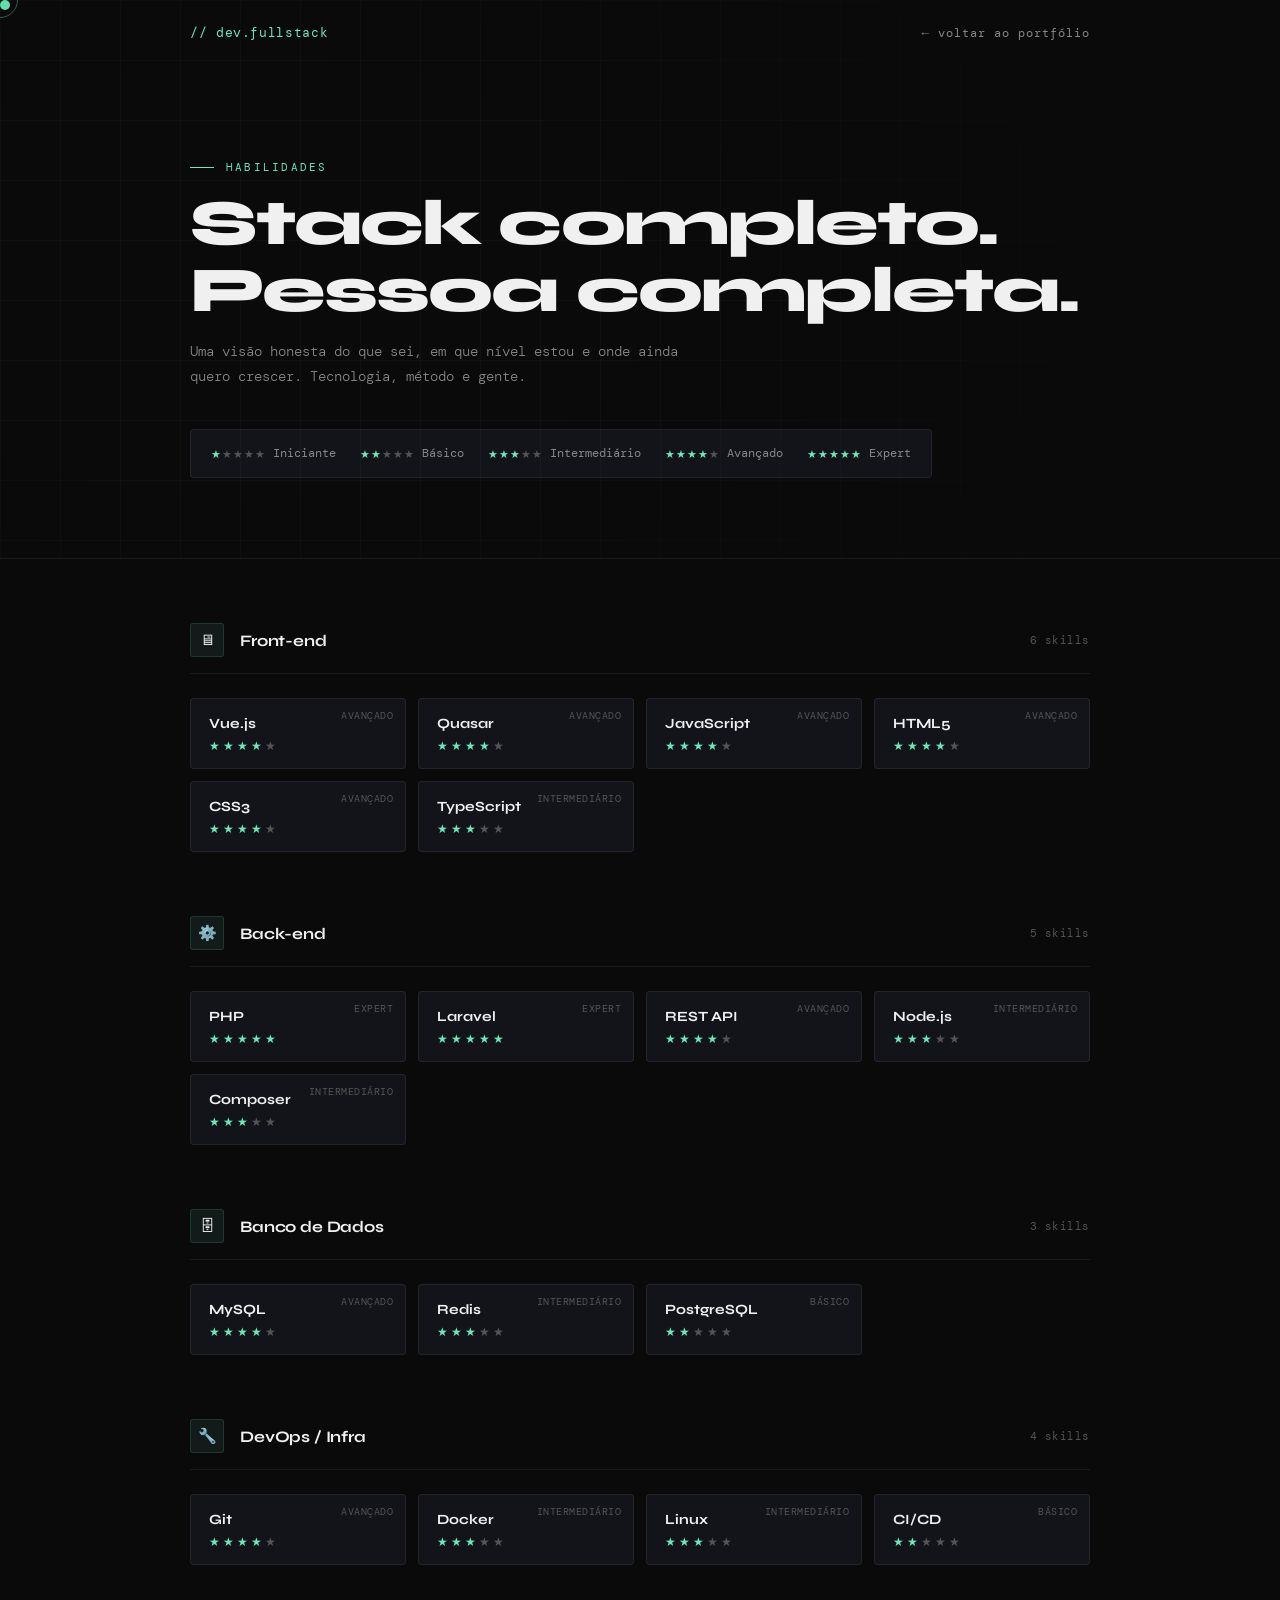
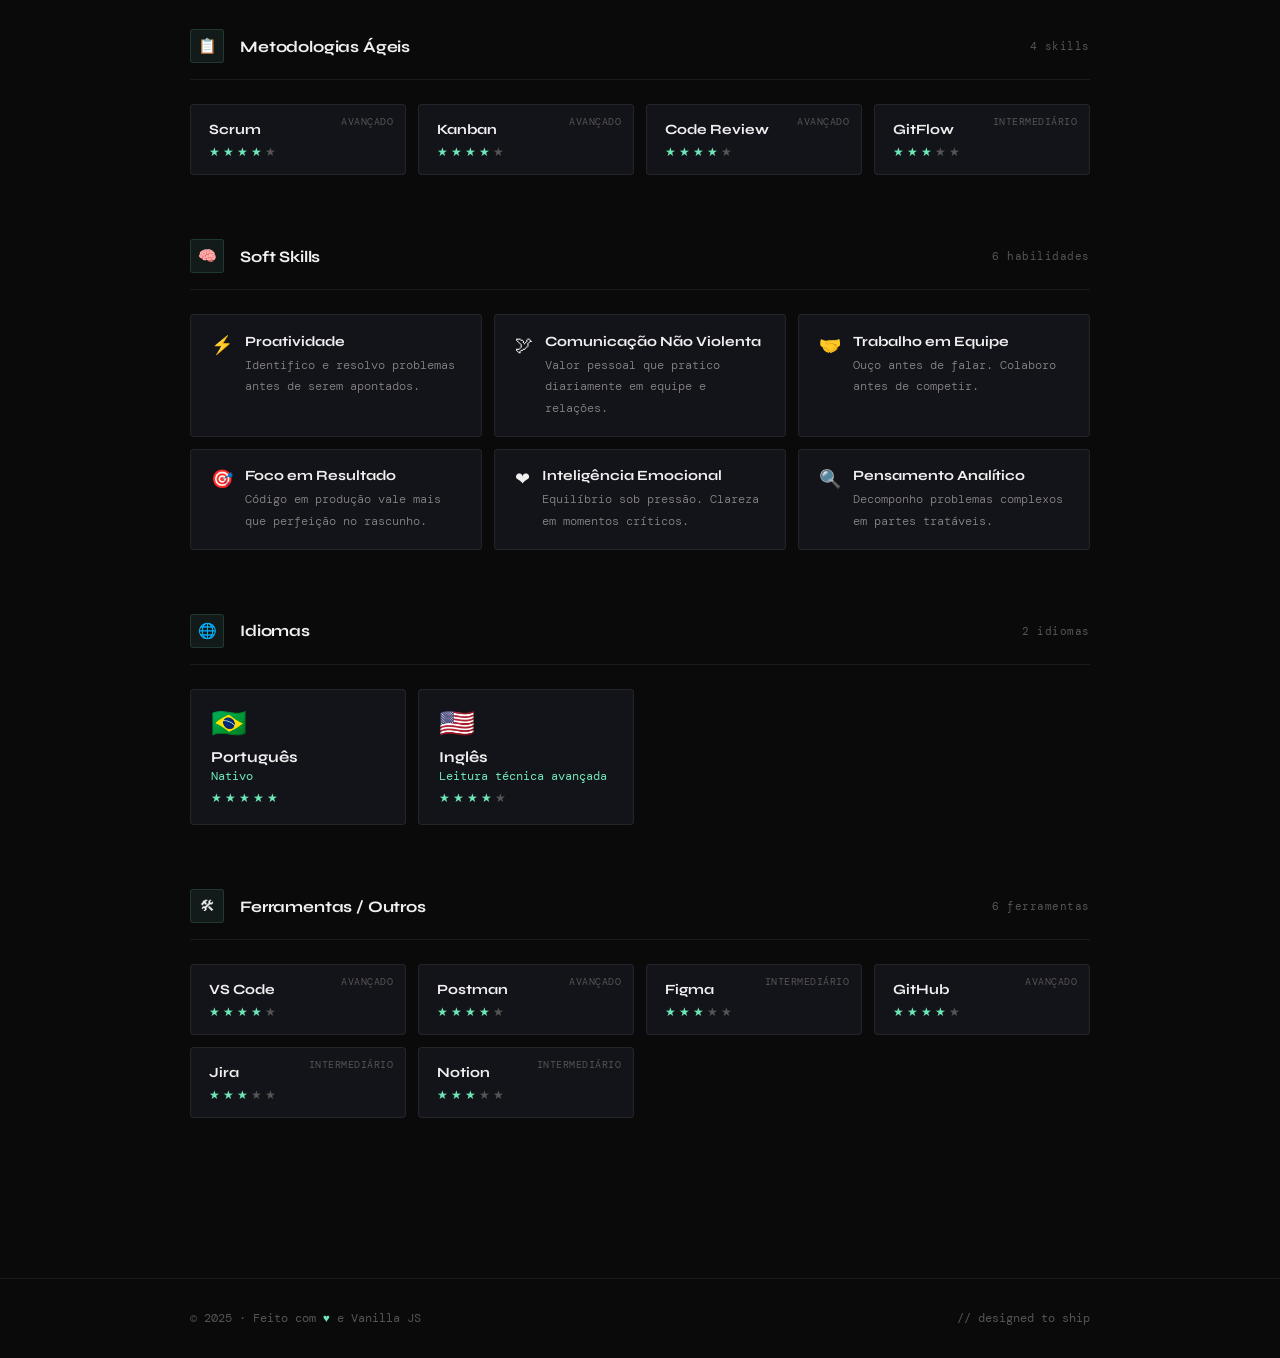
==== skills.html @ 7bdc02f9 "upgrade portfolio 4.0" ====
<!DOCTYPE html>
<html lang="pt-BR">
<head>
<meta charset="UTF-8">
<meta name="viewport" content="width=device-width, initial-scale=1.0">
<title>Skills | Dev Fullstack</title>
<link rel="preconnect" href="https://fonts.googleapis.com">
<link href="https://fonts.googleapis.com/css2?family=DM+Mono:wght@300;400;500&family=Syne:wght@400;500;700;800&display=swap" rel="stylesheet">
<link rel="stylesheet" href="./src/css/skills.css">
</head>
<body>

<div class="cursor" id="cursor"></div>
<div class="cursor-ring" id="cursorRing"></div>

<nav id="navbar">
  <div class="container nav-inner">
    <a href="index.html" class="nav-logo">// dev.fullstack</a>
    <a href="index.html" class="nav-back">voltar ao portfólio</a>
  </div>
</nav>

<!-- HERO -->
<div class="page-hero">
  <div class="hero-grid"></div>
  <div class="container">
    <div class="section-label">Habilidades</div>
    <h1 class="page-title">Stack completo.<br>Pessoa completa.</h1>
    <p class="page-desc">Uma visão honesta do que sei, em que nível estou e onde ainda quero crescer. Tecnologia, método e gente.</p>
    <div class="legend">
      <div class="legend-item">
        <div class="legend-stars"><span class="s on">★</span><span class="s">★</span><span class="s">★</span><span class="s">★</span><span class="s">★</span></div>
        Iniciante
      </div>
      <div class="legend-item">
        <div class="legend-stars"><span class="s on">★</span><span class="s on">★</span><span class="s">★</span><span class="s">★</span><span class="s">★</span></div>
        Básico
      </div>
      <div class="legend-item">
        <div class="legend-stars"><span class="s on">★</span><span class="s on">★</span><span class="s on">★</span><span class="s">★</span><span class="s">★</span></div>
        Intermediário
      </div>
      <div class="legend-item">
        <div class="legend-stars"><span class="s on">★</span><span class="s on">★</span><span class="s on">★</span><span class="s on">★</span><span class="s">★</span></div>
        Avançado
      </div>
      <div class="legend-item">
        <div class="legend-stars"><span class="s on">★</span><span class="s on">★</span><span class="s on">★</span><span class="s on">★</span><span class="s on">★</span></div>
        Expert
      </div>
    </div>
  </div>
</div>

<main>
  <div class="container">

    <!-- FRONT-END -->
    <div class="category reveal">
      <div class="category-header">
        <div class="category-icon">🖥</div>
        <span class="category-title">Front-end</span>
        <span class="category-count">6 skills</span>
      </div>
      <div class="skills-grid">
        <div class="skill-card" data-level="Avançado">
          <span class="skill-name">Vue.js</span>
          <div class="stars"><span class="star on">★</span><span class="star on">★</span><span class="star on">★</span><span class="star on">★</span><span class="star">★</span></div>
        </div>
        <div class="skill-card" data-level="Avançado">
          <span class="skill-name">Quasar</span>
          <div class="stars"><span class="star on">★</span><span class="star on">★</span><span class="star on">★</span><span class="star on">★</span><span class="star">★</span></div>
        </div>
        <div class="skill-card" data-level="Avançado">
          <span class="skill-name">JavaScript</span>
          <div class="stars"><span class="star on">★</span><span class="star on">★</span><span class="star on">★</span><span class="star on">★</span><span class="star">★</span></div>
        </div>
        <div class="skill-card" data-level="Avançado">
          <span class="skill-name">HTML5</span>
          <div class="stars"><span class="star on">★</span><span class="star on">★</span><span class="star on">★</span><span class="star on">★</span><span class="star">★</span></div>
        </div>
        <div class="skill-card" data-level="Avançado">
          <span class="skill-name">CSS3</span>
          <div class="stars"><span class="star on">★</span><span class="star on">★</span><span class="star on">★</span><span class="star on">★</span><span class="star">★</span></div>
        </div>
        <div class="skill-card" data-level="Intermediário">
          <span class="skill-name">TypeScript</span>
          <div class="stars"><span class="star on">★</span><span class="star on">★</span><span class="star on">★</span><span class="star">★</span><span class="star">★</span></div>
        </div>
      </div>
    </div>

    <!-- BACK-END -->
    <div class="category reveal">
      <div class="category-header">
        <div class="category-icon">⚙️</div>
        <span class="category-title">Back-end</span>
        <span class="category-count">5 skills</span>
      </div>
      <div class="skills-grid">
        <div class="skill-card" data-level="Expert">
          <span class="skill-name">PHP</span>
          <div class="stars"><span class="star on">★</span><span class="star on">★</span><span class="star on">★</span><span class="star on">★</span><span class="star on">★</span></div>
        </div>
        <div class="skill-card" data-level="Expert">
          <span class="skill-name">Laravel</span>
          <div class="stars"><span class="star on">★</span><span class="star on">★</span><span class="star on">★</span><span class="star on">★</span><span class="star on">★</span></div>
        </div>
        <div class="skill-card" data-level="Avançado">
          <span class="skill-name">REST API</span>
          <div class="stars"><span class="star on">★</span><span class="star on">★</span><span class="star on">★</span><span class="star on">★</span><span class="star">★</span></div>
        </div>
        <div class="skill-card" data-level="Intermediário">
          <span class="skill-name">Node.js</span>
          <div class="stars"><span class="star on">★</span><span class="star on">★</span><span class="star on">★</span><span class="star">★</span><span class="star">★</span></div>
        </div>
        <div class="skill-card" data-level="Intermediário">
          <span class="skill-name">Composer</span>
          <div class="stars"><span class="star on">★</span><span class="star on">★</span><span class="star on">★</span><span class="star">★</span><span class="star">★</span></div>
        </div>
      </div>
    </div>

    <!-- BANCO DE DADOS -->
    <div class="category reveal">
      <div class="category-header">
        <div class="category-icon">🗄</div>
        <span class="category-title">Banco de Dados</span>
        <span class="category-count">3 skills</span>
      </div>
      <div class="skills-grid">
        <div class="skill-card" data-level="Avançado">
          <span class="skill-name">MySQL</span>
          <div class="stars"><span class="star on">★</span><span class="star on">★</span><span class="star on">★</span><span class="star on">★</span><span class="star">★</span></div>
        </div>
        <div class="skill-card" data-level="Intermediário">
          <span class="skill-name">Redis</span>
          <div class="stars"><span class="star on">★</span><span class="star on">★</span><span class="star on">★</span><span class="star">★</span><span class="star">★</span></div>
        </div>
        <div class="skill-card" data-level="Básico">
          <span class="skill-name">PostgreSQL</span>
          <div class="stars"><span class="star on">★</span><span class="star on">★</span><span class="star">★</span><span class="star">★</span><span class="star">★</span></div>
        </div>
      </div>
    </div>

    <!-- DEVOPS / INFRA -->
    <div class="category reveal">
      <div class="category-header">
        <div class="category-icon">🔧</div>
        <span class="category-title">DevOps / Infra</span>
        <span class="category-count">4 skills</span>
      </div>
      <div class="skills-grid">
        <div class="skill-card" data-level="Avançado">
          <span class="skill-name">Git</span>
          <div class="stars"><span class="star on">★</span><span class="star on">★</span><span class="star on">★</span><span class="star on">★</span><span class="star">★</span></div>
        </div>
        <div class="skill-card" data-level="Intermediário">
          <span class="skill-name">Docker</span>
          <div class="stars"><span class="star on">★</span><span class="star on">★</span><span class="star on">★</span><span class="star">★</span><span class="star">★</span></div>
        </div>
        <div class="skill-card" data-level="Intermediário">
          <span class="skill-name">Linux</span>
          <div class="stars"><span class="star on">★</span><span class="star on">★</span><span class="star on">★</span><span class="star">★</span><span class="star">★</span></div>
        </div>
        <div class="skill-card" data-level="Básico">
          <span class="skill-name">CI/CD</span>
          <div class="stars"><span class="star on">★</span><span class="star on">★</span><span class="star">★</span><span class="star">★</span><span class="star">★</span></div>
        </div>
      </div>
    </div>

    <!-- METODOLOGIAS -->
    <div class="category reveal">
      <div class="category-header">
        <div class="category-icon">📋</div>
        <span class="category-title">Metodologias Ágeis</span>
        <span class="category-count">4 skills</span>
      </div>
      <div class="skills-grid">
        <div class="skill-card" data-level="Avançado">
          <span class="skill-name">Scrum</span>
          <div class="stars"><span class="star on">★</span><span class="star on">★</span><span class="star on">★</span><span class="star on">★</span><span class="star">★</span></div>
        </div>
        <div class="skill-card" data-level="Avançado">
          <span class="skill-name">Kanban</span>
          <div class="stars"><span class="star on">★</span><span class="star on">★</span><span class="star on">★</span><span class="star on">★</span><span class="star">★</span></div>
        </div>
        <div class="skill-card" data-level="Avançado">
          <span class="skill-name">Code Review</span>
          <div class="stars"><span class="star on">★</span><span class="star on">★</span><span class="star on">★</span><span class="star on">★</span><span class="star">★</span></div>
        </div>
        <div class="skill-card" data-level="Intermediário">
          <span class="skill-name">GitFlow</span>
          <div class="stars"><span class="star on">★</span><span class="star on">★</span><span class="star on">★</span><span class="star">★</span><span class="star">★</span></div>
        </div>
      </div>
    </div>

    <!-- SOFT SKILLS -->
    <div class="category reveal">
      <div class="category-header">
        <div class="category-icon">🧠</div>
        <span class="category-title">Soft Skills</span>
        <span class="category-count">6 habilidades</span>
      </div>
      <div class="soft-grid">
        <div class="soft-card">
          <span class="soft-icon">⚡</span>
          <div>
            <span class="soft-name">Proatividade</span>
            <span class="soft-desc">Identifico e resolvo problemas antes de serem apontados.</span>
          </div>
        </div>
        <div class="soft-card">
          <span class="soft-icon">🕊</span>
          <div>
            <span class="soft-name">Comunicação Não Violenta</span>
            <span class="soft-desc">Valor pessoal que pratico diariamente em equipe e relações.</span>
          </div>
        </div>
        <div class="soft-card">
          <span class="soft-icon">🤝</span>
          <div>
            <span class="soft-name">Trabalho em Equipe</span>
            <span class="soft-desc">Ouço antes de falar. Colaboro antes de competir.</span>
          </div>
        </div>
        <div class="soft-card">
          <span class="soft-icon">🎯</span>
          <div>
            <span class="soft-name">Foco em Resultado</span>
            <span class="soft-desc">Código em produção vale mais que perfeição no rascunho.</span>
          </div>
        </div>
        <div class="soft-card">
          <span class="soft-icon">❤</span>
          <div>
            <span class="soft-name">Inteligência Emocional</span>
            <span class="soft-desc">Equilíbrio sob pressão. Clareza em momentos críticos.</span>
          </div>
        </div>
        <div class="soft-card">
          <span class="soft-icon">🔍</span>
          <div>
            <span class="soft-name">Pensamento Analítico</span>
            <span class="soft-desc">Decomponho problemas complexos em partes tratáveis.</span>
          </div>
        </div>
      </div>
    </div>

    <!-- IDIOMAS -->
    <div class="category reveal">
      <div class="category-header">
        <div class="category-icon">🌐</div>
        <span class="category-title">Idiomas</span>
        <span class="category-count">2 idiomas</span>
      </div>
      <div class="lang-grid">
        <div class="lang-card">
          <span class="lang-flag">🇧🇷</span>
          <span class="lang-name">Português</span>
          <span class="lang-level">Nativo</span>
          <div class="stars"><span class="star on">★</span><span class="star on">★</span><span class="star on">★</span><span class="star on">★</span><span class="star on">★</span></div>
        </div>
        <div class="lang-card">
          <span class="lang-flag">🇺🇸</span>
          <span class="lang-name">Inglês</span>
          <span class="lang-level">Leitura técnica avançada</span>
          <div class="stars"><span class="star on">★</span><span class="star on">★</span><span class="star on">★</span><span class="star on">★</span><span class="star">★</span></div>
        </div>
      </div>
    </div>

    <!-- FERRAMENTAS -->
    <div class="category reveal">
      <div class="category-header">
        <div class="category-icon">🛠</div>
        <span class="category-title">Ferramentas / Outros</span>
        <span class="category-count">6 ferramentas</span>
      </div>
      <div class="skills-grid">
        <div class="skill-card" data-level="Avançado">
          <span class="skill-name">VS Code</span>
          <div class="stars"><span class="star on">★</span><span class="star on">★</span><span class="star on">★</span><span class="star on">★</span><span class="star">★</span></div>
        </div>
        <div class="skill-card" data-level="Avançado">
          <span class="skill-name">Postman</span>
          <div class="stars"><span class="star on">★</span><span class="star on">★</span><span class="star on">★</span><span class="star on">★</span><span class="star">★</span></div>
        </div>
        <div class="skill-card" data-level="Intermediário">
          <span class="skill-name">Figma</span>
          <div class="stars"><span class="star on">★</span><span class="star on">★</span><span class="star on">★</span><span class="star">★</span><span class="star">★</span></div>
        </div>
        <div class="skill-card" data-level="Avançado">
          <span class="skill-name">GitHub</span>
          <div class="stars"><span class="star on">★</span><span class="star on">★</span><span class="star on">★</span><span class="star on">★</span><span class="star">★</span></div>
        </div>
        <div class="skill-card" data-level="Intermediário">
          <span class="skill-name">Jira</span>
          <div class="stars"><span class="star on">★</span><span class="star on">★</span><span class="star on">★</span><span class="star">★</span><span class="star">★</span></div>
        </div>
        <div class="skill-card" data-level="Intermediário">
          <span class="skill-name">Notion</span>
          <div class="stars"><span class="star on">★</span><span class="star on">★</span><span class="star on">★</span><span class="star">★</span><span class="star">★</span></div>
        </div>
      </div>
    </div>

  </div>
</main>

<footer>
  <div class="container" style="display:flex;justify-content:space-between;align-items:center;">
    <p>© 2025 · Feito com <span>&#9829;</span> e Vanilla JS</p>
    <p style="font-family:'DM Mono',monospace;font-size:0.72rem;color:var(--muted2);">// designed to ship</p>
  </div>
</footer>

<script>
  const cursor = document.getElementById('cursor');
  const ring = document.getElementById('cursorRing');
  let mx = 0, my = 0, rx = 0, ry = 0;
  document.addEventListener('mousemove', e => {
    mx = e.clientX; my = e.clientY;
    cursor.style.transform = `translate(${mx-5}px,${my-5}px)`;
  });
  function animRing() {
    rx += (mx-rx)*0.12; ry += (my-ry)*0.12;
    ring.style.transform = `translate(${rx-18}px,${ry-18}px)`;
    requestAnimationFrame(animRing);
  }
  animRing();

  window.addEventListener('scroll', () => {
    document.getElementById('navbar').classList.toggle('scrolled', window.scrollY > 60);
  });

  const obs = new IntersectionObserver(entries => {
    entries.forEach((e, i) => {
      if (e.isIntersecting) {
        setTimeout(() => e.target.classList.add('visible'), i * 100);
        obs.unobserve(e.target);
      }
    });
  }, { threshold: 0.1 });
  document.querySelectorAll('.reveal').forEach(r => obs.observe(r));
</script>
</body>
</html>
---- src/css/skills.css ----
*, *::before, *::after { box-sizing: border-box; margin: 0; padding: 0; }

  :root {
    --bg: #0a0a0b;
    --bg2: #111114;
    --line: rgba(255,255,255,0.07);
    --line2: rgba(255,255,255,0.13);
    --accent: #6ee7b7;
    --text: #f0f0f0;
    --muted: #888;
    --muted2: #555;
    --card: #13131a;
    --card2: #1a1a24;
  }

  html { scroll-behavior: smooth; }

  body {
    background: var(--bg);
    color: var(--text);
    font-family: 'Syne', sans-serif;
    overflow-x: hidden;
    cursor: none;
  }

  .cursor {
    width: 10px; height: 10px;
    background: var(--accent);
    border-radius: 50%;
    position: fixed; top: 0; left: 0;
    pointer-events: none;
    z-index: 9999;
    transition: transform 0.1s ease;
    mix-blend-mode: difference;
  }
  .cursor-ring {
    width: 36px; height: 36px;
    border: 1px solid rgba(110,231,183,0.4);
    border-radius: 50%;
    position: fixed; top: 0; left: 0;
    pointer-events: none;
    z-index: 9998;
    transition: all 0.18s ease;
  }

  .container { max-width: 900px; margin: 0 auto; width: 100%; }

  /* Nav */
  nav {
    position: fixed; top: 0; left: 0; right: 0;
    z-index: 100;
    padding: 1.5rem 2rem;
    border-bottom: 1px solid transparent;
    transition: all 0.4s;
  }
  nav.scrolled {
    background: rgba(10,10,11,0.88);
    backdrop-filter: blur(20px);
    border-bottom-color: var(--line);
  }
  .nav-inner {
    display: flex; justify-content: space-between; align-items: center;
  }
  .nav-logo {
    font-family: 'DM Mono', monospace;
    font-size: 0.8rem;
    color: var(--accent);
    letter-spacing: 0.05em;
    text-decoration: none;
  }
  .nav-back {
    font-family: 'DM Mono', monospace;
    font-size: 0.78rem;
    color: var(--muted);
    text-decoration: none;
    letter-spacing: 0.08em;
    display: flex; align-items: center; gap: 0.5rem;
    transition: color 0.2s;
  }
  .nav-back:hover { color: var(--accent); }
  .nav-back::before { content: '←'; }

  /* Hero */
  .page-hero {
    padding: 10rem 2rem 5rem;
    border-bottom: 1px solid var(--line);
    position: relative;
    overflow: hidden;
  }
  .hero-grid {
    position: absolute; inset: 0;
    background-image:
      linear-gradient(var(--line) 1px, transparent 1px),
      linear-gradient(90deg, var(--line) 1px, transparent 1px);
    background-size: 60px 60px;
    mask-image: radial-gradient(ellipse 80% 100% at 20% 50%, black 30%, transparent 100%);
    opacity: 0.4;
  }
  .section-label {
    font-family: 'DM Mono', monospace;
    font-size: 0.7rem;
    color: var(--accent);
    letter-spacing: 0.2em;
    text-transform: uppercase;
    margin-bottom: 1rem;
    display: flex; align-items: center; gap: 0.75rem;
  }
  .section-label::before {
    content: '';
    display: block;
    width: 24px; height: 1px;
    background: var(--accent);
  }
  .page-title {
    font-size: clamp(2.5rem, 5vw, 4rem);
    font-weight: 800;
    letter-spacing: -0.03em;
    line-height: 1.05;
    margin-bottom: 1rem;
  }
  .page-desc {
    font-family: 'DM Mono', monospace;
    font-size: 0.85rem;
    color: var(--muted);
    line-height: 1.8;
    font-weight: 300;
    max-width: 520px;
    margin-top: 1rem;
  }

  /* Legend */
  .legend {
    display: flex; align-items: center; gap: 1.5rem;
    flex-wrap: wrap;
    margin-top: 2.5rem;
    padding: 1rem 1.25rem;
    background: var(--card);
    border: 1px solid var(--line);
    border-radius: 4px;
    width: fit-content;
  }
  .legend-item {
    display: flex; align-items: center; gap: 0.5rem;
    font-family: 'DM Mono', monospace;
    font-size: 0.72rem;
    color: var(--muted);
  }
  .legend-stars { display: flex; gap: 1px; }
  .legend-stars .s { font-size: 11px; color: var(--muted2); }
  .legend-stars .s.on { color: var(--accent); }

  /* Main content */
  main { padding: 4rem 2rem 6rem; }

  /* Category */
  .category { margin-bottom: 4rem; }
  .category-header {
    display: flex; align-items: center; gap: 1rem;
    margin-bottom: 1.5rem;
    padding-bottom: 1rem;
    border-bottom: 1px solid var(--line);
  }
  .category-icon {
    width: 34px; height: 34px;
    border-radius: 3px;
    background: rgba(110,231,183,0.08);
    border: 1px solid rgba(110,231,183,0.15);
    display: flex; align-items: center; justify-content: center;
    font-size: 15px;
    flex-shrink: 0;
  }
  .category-title {
    font-size: 1rem;
    font-weight: 700;
    letter-spacing: -0.01em;
  }
  .category-count {
    font-family: 'DM Mono', monospace;
    font-size: 0.68rem;
    color: var(--muted2);
    margin-left: auto;
    letter-spacing: 0.05em;
  }

  /* Skills grid */
  .skills-grid {
    display: grid;
    grid-template-columns: repeat(auto-fill, minmax(180px, 1fr));
    gap: 0.75rem;
  }

  /* Skill card */
  .skill-card {
    background: var(--card);
    border: 1px solid var(--line);
    border-radius: 4px;
    padding: 1rem 1.1rem;
    transition: all 0.2s;
    position: relative;
    overflow: hidden;
  }
  .skill-card:hover {
    border-color: rgba(110,231,183,0.25);
    background: var(--card2);
    transform: translateY(-2px);
  }
  .skill-card::after {
    content: attr(data-level);
    position: absolute;
    top: 0.6rem; right: 0.75rem;
    font-family: 'DM Mono', monospace;
    font-size: 0.6rem;
    color: var(--muted2);
    letter-spacing: 0.05em;
    text-transform: uppercase;
  }
  .skill-name {
    font-size: 0.88rem;
    font-weight: 700;
    margin-bottom: 0.5rem;
    display: block;
    padding-right: 3rem;
  }
  .stars {
    display: flex; gap: 3px;
  }
  .star {
    font-size: 12px;
    color: var(--muted2);
    line-height: 1;
  }
  .star.on { color: var(--accent); }

  /* Soft skills — layout diferente */
  .soft-grid {
    display: grid;
    grid-template-columns: repeat(auto-fill, minmax(240px, 1fr));
    gap: 0.75rem;
  }
  .soft-card {
    background: var(--card);
    border: 1px solid var(--line);
    border-radius: 4px;
    padding: 1.1rem 1.25rem;
    transition: all 0.2s;
    display: flex; align-items: flex-start; gap: 0.75rem;
  }
  .soft-card:hover { border-color: rgba(110,231,183,0.25); background: var(--card2); }
  .soft-icon {
    font-size: 18px;
    flex-shrink: 0;
    margin-top: 1px;
  }
  .soft-name {
    font-size: 0.88rem;
    font-weight: 700;
    display: block;
    margin-bottom: 0.25rem;
  }
  .soft-desc {
    font-family: 'DM Mono', monospace;
    font-size: 0.72rem;
    color: var(--muted);
    line-height: 1.6;
    font-weight: 300;
  }

  /* Idiomas — layout especial */
  .lang-grid {
    display: grid;
    grid-template-columns: repeat(auto-fill, minmax(200px, 1fr));
    gap: 0.75rem;
  }
  .lang-card {
    background: var(--card);
    border: 1px solid var(--line);
    border-radius: 4px;
    padding: 1.25rem;
    transition: all 0.2s;
  }
  .lang-card:hover { border-color: rgba(110,231,183,0.25); background: var(--card2); }
  .lang-flag {
    font-size: 1.8rem;
    display: block;
    margin-bottom: 0.6rem;
    line-height: 1;
  }
  .lang-name {
    font-size: 0.95rem;
    font-weight: 700;
    display: block;
    margin-bottom: 0.2rem;
  }
  .lang-level {
    font-family: 'DM Mono', monospace;
    font-size: 0.72rem;
    color: var(--accent);
    display: block;
    margin-bottom: 0.5rem;
  }

  /* Reveal */
  .reveal { opacity: 0; transform: translateY(24px); transition: opacity 0.5s ease, transform 0.5s ease; }
  .reveal.visible { opacity: 1; transform: none; }

  /* Footer */
  footer {
    padding: 2rem;
    border-top: 1px solid var(--line);
  }
  footer p {
    font-family: 'DM Mono', monospace;
    font-size: 0.72rem;
    color: var(--muted2);
  }
  footer span { color: var(--accent); }

  @media (max-width: 600px) {
    .page-hero { padding: 8rem 1rem 3rem; }
    main { padding: 3rem 1rem 4rem; }
    footer { padding: 1.5rem 1rem; }
    .legend { gap: 1rem; }
  }
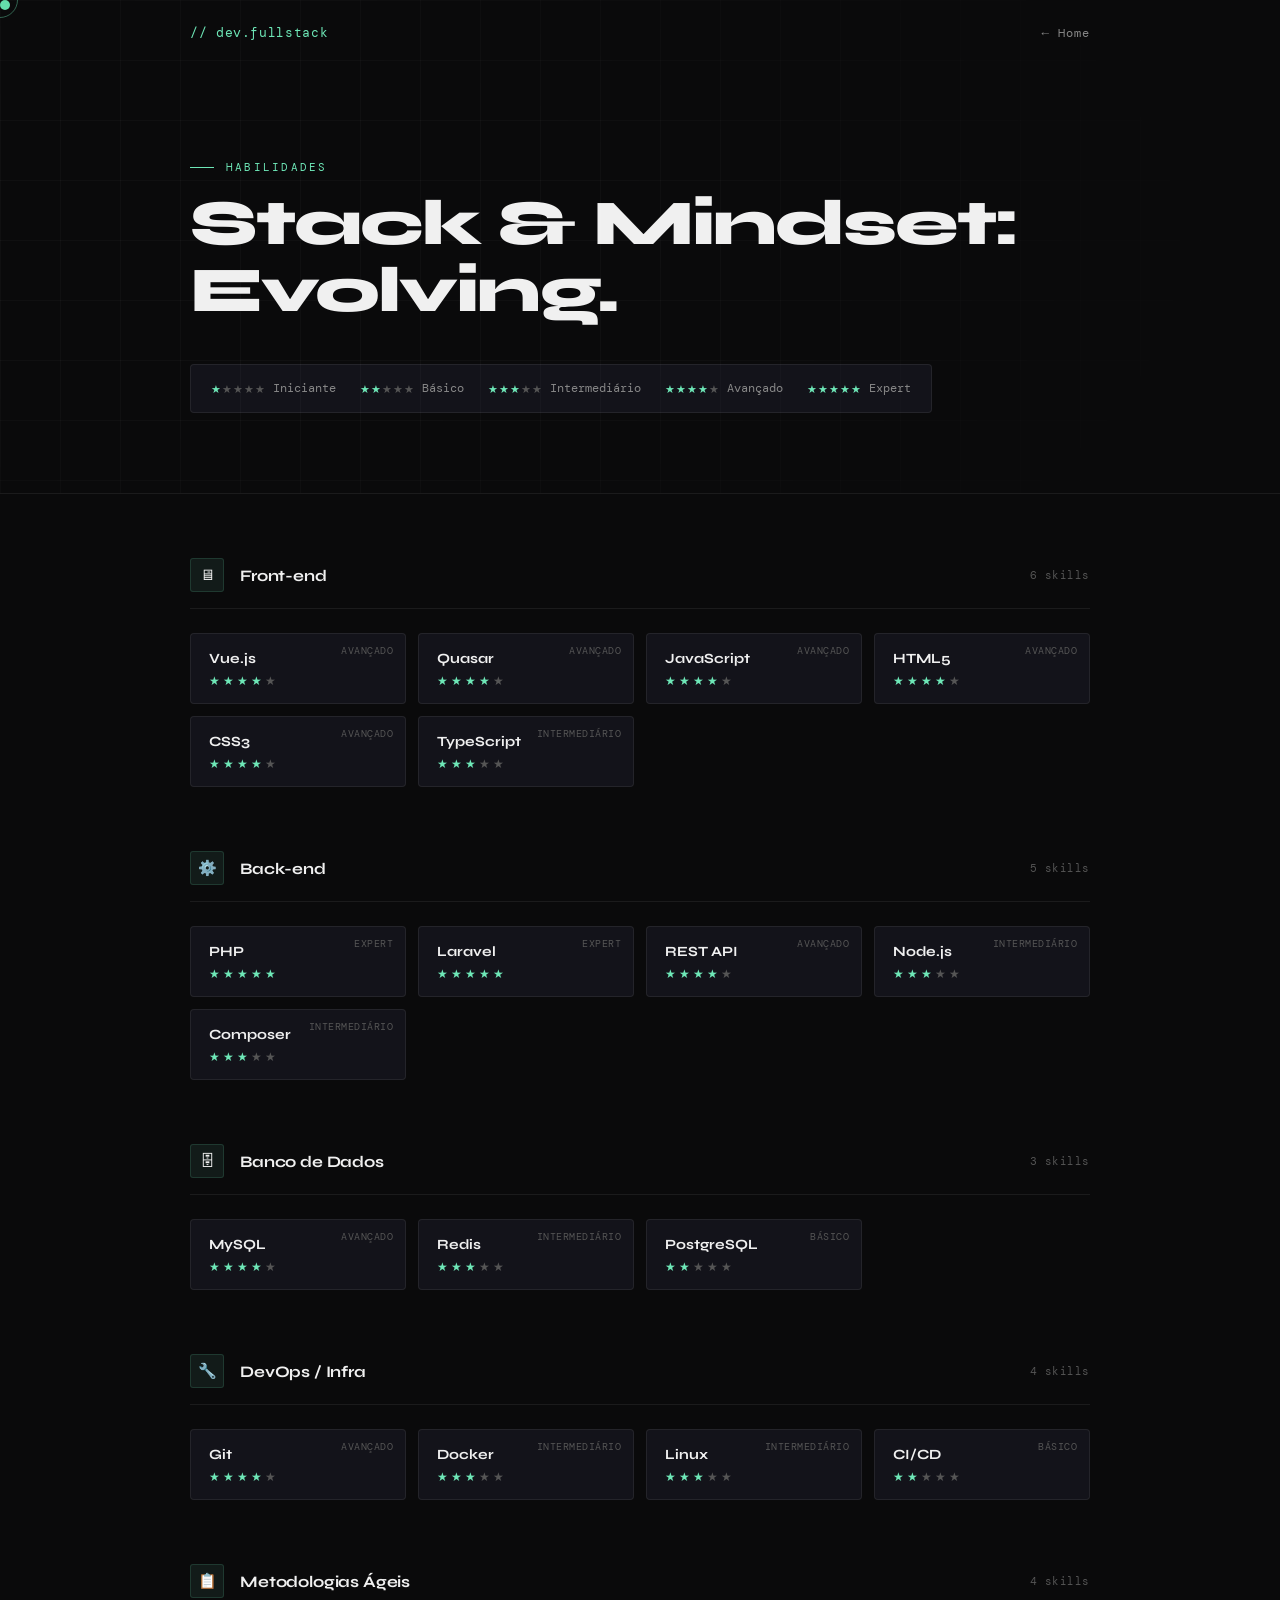
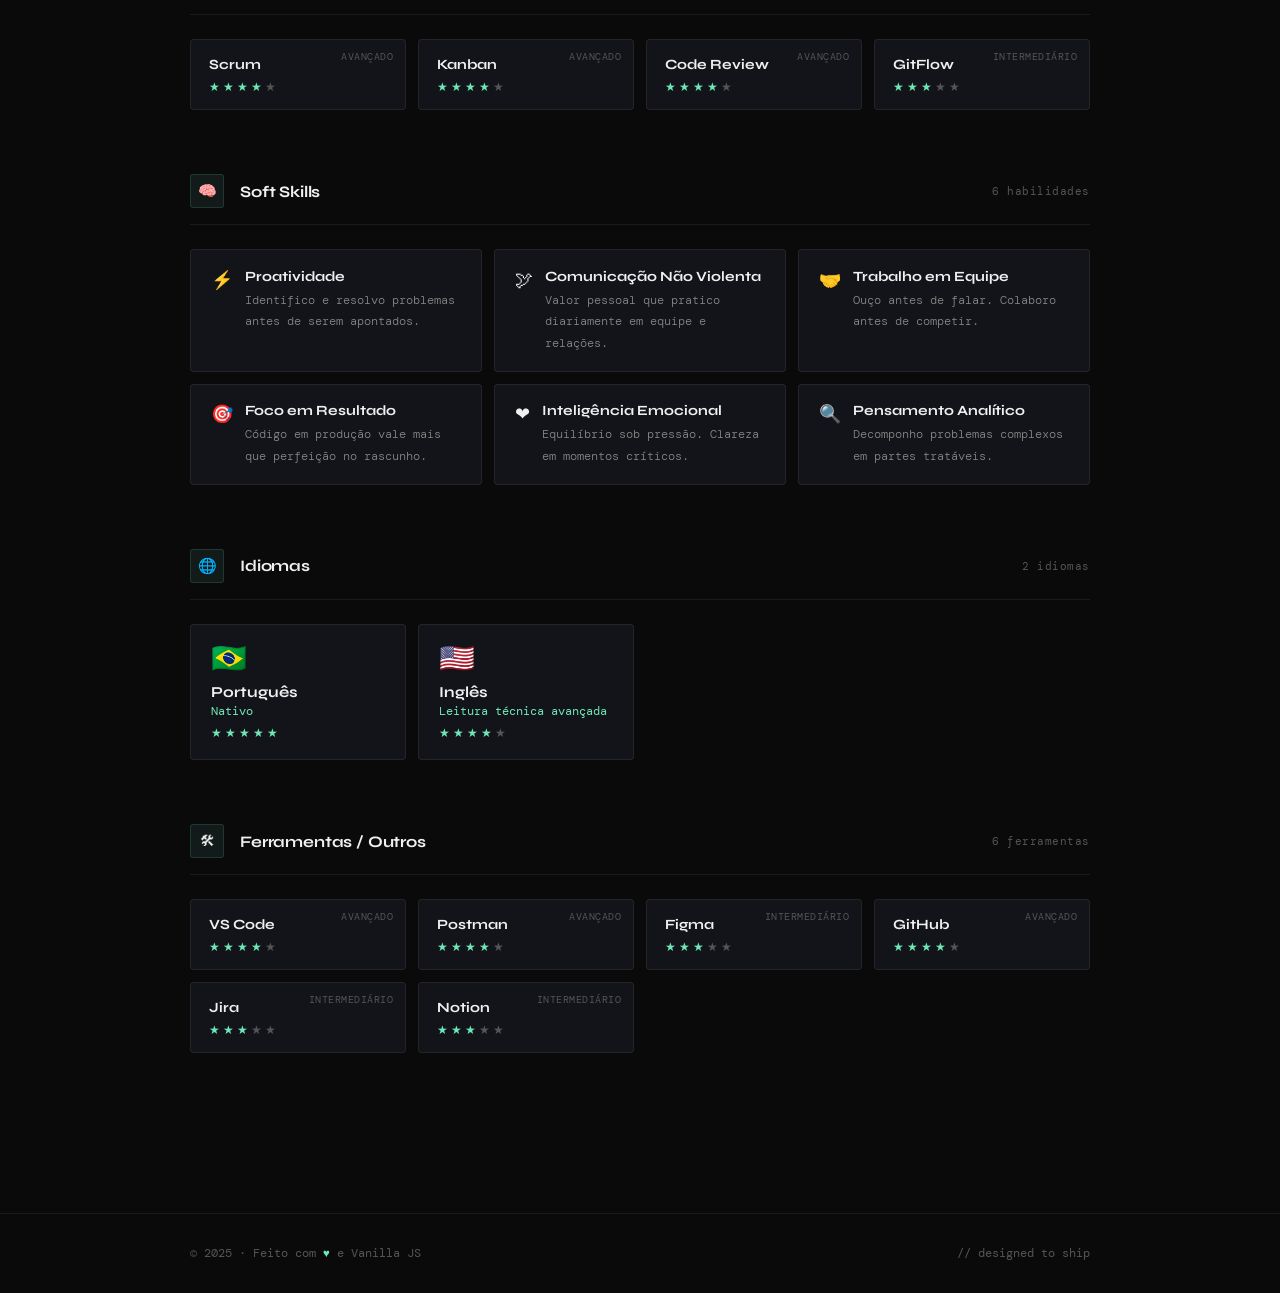
==== commit a6bb0a8f: "add version to cache out" ====
--- a/skills.html
+++ b/skills.html
@@ -1,352 +1,393 @@
 <!DOCTYPE html>
 <html lang="pt-BR">
+
 <head>
-<meta charset="UTF-8">
-<meta name="viewport" content="width=device-width, initial-scale=1.0">
-<title>Skills | Dev Fullstack</title>
-<link rel="preconnect" href="https://fonts.googleapis.com">
-<link href="https://fonts.googleapis.com/css2?family=DM+Mono:wght@300;400;500&family=Syne:wght@400;500;700;800&display=swap" rel="stylesheet">
-<link rel="stylesheet" href="./src/css/skills.css">
+  <meta charset="UTF-8">
+  <meta name="viewport" content="width=device-width, initial-scale=1.0">
+  <title>Skills | Dev Fullstack</title>
+  <link rel="icon" type="image/png" href="src/img/dev.svg">
+  <link rel="preconnect" href="https://fonts.googleapis.com">
+  <link
+    href="https://fonts.googleapis.com/css2?family=DM+Mono:wght@300;400;500&family=Syne:wght@400;500;700;800&display=swap"
+    rel="stylesheet">
+  <link rel="stylesheet" href="./src/css/skills.css?v=4.0.01">
 </head>
+
 <body>
 
-<div class="cursor" id="cursor"></div>
-<div class="cursor-ring" id="cursorRing"></div>
-
-<nav id="navbar">
-  <div class="container nav-inner">
-    <a href="index.html" class="nav-logo">// dev.fullstack</a>
-    <a href="index.html" class="nav-back">voltar ao portfólio</a>
-  </div>
-</nav>
-
-<!-- HERO -->
-<div class="page-hero">
-  <div class="hero-grid"></div>
-  <div class="container">
-    <div class="section-label">Habilidades</div>
-    <h1 class="page-title">Stack completo.<br>Pessoa completa.</h1>
-    <p class="page-desc">Uma visão honesta do que sei, em que nível estou e onde ainda quero crescer. Tecnologia, método e gente.</p>
-    <div class="legend">
-      <div class="legend-item">
-        <div class="legend-stars"><span class="s on">★</span><span class="s">★</span><span class="s">★</span><span class="s">★</span><span class="s">★</span></div>
-        Iniciante
-      </div>
-      <div class="legend-item">
-        <div class="legend-stars"><span class="s on">★</span><span class="s on">★</span><span class="s">★</span><span class="s">★</span><span class="s">★</span></div>
-        Básico
-      </div>
-      <div class="legend-item">
-        <div class="legend-stars"><span class="s on">★</span><span class="s on">★</span><span class="s on">★</span><span class="s">★</span><span class="s">★</span></div>
-        Intermediário
-      </div>
-      <div class="legend-item">
-        <div class="legend-stars"><span class="s on">★</span><span class="s on">★</span><span class="s on">★</span><span class="s on">★</span><span class="s">★</span></div>
-        Avançado
-      </div>
-      <div class="legend-item">
-        <div class="legend-stars"><span class="s on">★</span><span class="s on">★</span><span class="s on">★</span><span class="s on">★</span><span class="s on">★</span></div>
-        Expert
+  <div class="cursor" id="cursor"></div>
+  <div class="cursor-ring" id="cursorRing"></div>
+
+  <nav id="navbar">
+    <div class="container nav-inner">
+      <a href="index.html" class="nav-logo">// dev.fullstack</a>
+      <a href="index.html" class="nav-back">Home</a>
+    </div>
+  </nav>
+
+  <!-- HERO -->
+  <div class="page-hero">
+    <div class="hero-grid"></div>
+    <div class="container">
+      <div class="section-label">Habilidades</div>
+      <h1 class="page-title">Stack &amp Mindset:<br>Evolving.</h1>
+      <p class="page-desc"></p>
+      <div class="legend">
+        <div class="legend-item">
+          <div class="legend-stars"><span class="s on">★</span><span class="s">★</span><span class="s">★</span><span
+              class="s">★</span><span class="s">★</span></div>
+          Iniciante
+        </div>
+        <div class="legend-item">
+          <div class="legend-stars"><span class="s on">★</span><span class="s on">★</span><span class="s">★</span><span
+              class="s">★</span><span class="s">★</span></div>
+          Básico
+        </div>
+        <div class="legend-item">
+          <div class="legend-stars"><span class="s on">★</span><span class="s on">★</span><span
+              class="s on">★</span><span class="s">★</span><span class="s">★</span></div>
+          Intermediário
+        </div>
+        <div class="legend-item">
+          <div class="legend-stars"><span class="s on">★</span><span class="s on">★</span><span
+              class="s on">★</span><span class="s on">★</span><span class="s">★</span></div>
+          Avançado
+        </div>
+        <div class="legend-item">
+          <div class="legend-stars"><span class="s on">★</span><span class="s on">★</span><span
+              class="s on">★</span><span class="s on">★</span><span class="s on">★</span></div>
+          Expert
+        </div>
       </div>
     </div>
   </div>
-</div>
-
-<main>
-  <div class="container">
-
-    <!-- FRONT-END -->
-    <div class="category reveal">
-      <div class="category-header">
-        <div class="category-icon">🖥</div>
-        <span class="category-title">Front-end</span>
-        <span class="category-count">6 skills</span>
-      </div>
-      <div class="skills-grid">
-        <div class="skill-card" data-level="Avançado">
-          <span class="skill-name">Vue.js</span>
-          <div class="stars"><span class="star on">★</span><span class="star on">★</span><span class="star on">★</span><span class="star on">★</span><span class="star">★</span></div>
-        </div>
-        <div class="skill-card" data-level="Avançado">
-          <span class="skill-name">Quasar</span>
-          <div class="stars"><span class="star on">★</span><span class="star on">★</span><span class="star on">★</span><span class="star on">★</span><span class="star">★</span></div>
-        </div>
-        <div class="skill-card" data-level="Avançado">
-          <span class="skill-name">JavaScript</span>
-          <div class="stars"><span class="star on">★</span><span class="star on">★</span><span class="star on">★</span><span class="star on">★</span><span class="star">★</span></div>
-        </div>
-        <div class="skill-card" data-level="Avançado">
-          <span class="skill-name">HTML5</span>
-          <div class="stars"><span class="star on">★</span><span class="star on">★</span><span class="star on">★</span><span class="star on">★</span><span class="star">★</span></div>
-        </div>
-        <div class="skill-card" data-level="Avançado">
-          <span class="skill-name">CSS3</span>
-          <div class="stars"><span class="star on">★</span><span class="star on">★</span><span class="star on">★</span><span class="star on">★</span><span class="star">★</span></div>
-        </div>
-        <div class="skill-card" data-level="Intermediário">
-          <span class="skill-name">TypeScript</span>
-          <div class="stars"><span class="star on">★</span><span class="star on">★</span><span class="star on">★</span><span class="star">★</span><span class="star">★</span></div>
-        </div>
-      </div>
+
+  <main>
+    <div class="container">
+
+      <!-- FRONT-END -->
+      <div class="category reveal">
+        <div class="category-header">
+          <div class="category-icon">🖥</div>
+          <span class="category-title">Front-end</span>
+          <span class="category-count">6 skills</span>
+        </div>
+        <div class="skills-grid">
+          <div class="skill-card" data-level="Avançado">
+            <span class="skill-name">Vue.js</span>
+            <div class="stars"><span class="star on">★</span><span class="star on">★</span><span
+                class="star on">★</span><span class="star on">★</span><span class="star">★</span></div>
+          </div>
+          <div class="skill-card" data-level="Avançado">
+            <span class="skill-name">Quasar</span>
+            <div class="stars"><span class="star on">★</span><span class="star on">★</span><span
+                class="star on">★</span><span class="star on">★</span><span class="star">★</span></div>
+          </div>
+          <div class="skill-card" data-level="Avançado">
+            <span class="skill-name">JavaScript</span>
+            <div class="stars"><span class="star on">★</span><span class="star on">★</span><span
+                class="star on">★</span><span class="star on">★</span><span class="star">★</span></div>
+          </div>
+          <div class="skill-card" data-level="Avançado">
+            <span class="skill-name">HTML5</span>
+            <div class="stars"><span class="star on">★</span><span class="star on">★</span><span
+                class="star on">★</span><span class="star on">★</span><span class="star">★</span></div>
+          </div>
+          <div class="skill-card" data-level="Avançado">
+            <span class="skill-name">CSS3</span>
+            <div class="stars"><span class="star on">★</span><span class="star on">★</span><span
+                class="star on">★</span><span class="star on">★</span><span class="star">★</span></div>
+          </div>
+          <div class="skill-card" data-level="Intermediário">
+            <span class="skill-name">TypeScript</span>
+            <div class="stars"><span class="star on">★</span><span class="star on">★</span><span
+                class="star on">★</span><span class="star">★</span><span class="star">★</span></div>
+          </div>
+        </div>
+      </div>
+
+      <!-- BACK-END -->
+      <div class="category reveal">
+        <div class="category-header">
+          <div class="category-icon">⚙️</div>
+          <span class="category-title">Back-end</span>
+          <span class="category-count">5 skills</span>
+        </div>
+        <div class="skills-grid">
+          <div class="skill-card" data-level="Expert">
+            <span class="skill-name">PHP</span>
+            <div class="stars"><span class="star on">★</span><span class="star on">★</span><span
+                class="star on">★</span><span class="star on">★</span><span class="star on">★</span></div>
+          </div>
+          <div class="skill-card" data-level="Expert">
+            <span class="skill-name">Laravel</span>
+            <div class="stars"><span class="star on">★</span><span class="star on">★</span><span
+                class="star on">★</span><span class="star on">★</span><span class="star on">★</span></div>
+          </div>
+          <div class="skill-card" data-level="Avançado">
+            <span class="skill-name">REST API</span>
+            <div class="stars"><span class="star on">★</span><span class="star on">★</span><span
+                class="star on">★</span><span class="star on">★</span><span class="star">★</span></div>
+          </div>
+          <div class="skill-card" data-level="Intermediário">
+            <span class="skill-name">Node.js</span>
+            <div class="stars"><span class="star on">★</span><span class="star on">★</span><span
+                class="star on">★</span><span class="star">★</span><span class="star">★</span></div>
+          </div>
+          <div class="skill-card" data-level="Intermediário">
+            <span class="skill-name">Composer</span>
+            <div class="stars"><span class="star on">★</span><span class="star on">★</span><span
+                class="star on">★</span><span class="star">★</span><span class="star">★</span></div>
+          </div>
+        </div>
+      </div>
+
+      <!-- BANCO DE DADOS -->
+      <div class="category reveal">
+        <div class="category-header">
+          <div class="category-icon">🗄</div>
+          <span class="category-title">Banco de Dados</span>
+          <span class="category-count">3 skills</span>
+        </div>
+        <div class="skills-grid">
+          <div class="skill-card" data-level="Avançado">
+            <span class="skill-name">MySQL</span>
+            <div class="stars"><span class="star on">★</span><span class="star on">★</span><span
+                class="star on">★</span><span class="star on">★</span><span class="star">★</span></div>
+          </div>
+          <div class="skill-card" data-level="Intermediário">
+            <span class="skill-name">Redis</span>
+            <div class="stars"><span class="star on">★</span><span class="star on">★</span><span
+                class="star on">★</span><span class="star">★</span><span class="star">★</span></div>
+          </div>
+          <div class="skill-card" data-level="Básico">
+            <span class="skill-name">PostgreSQL</span>
+            <div class="stars"><span class="star on">★</span><span class="star on">★</span><span
+                class="star">★</span><span class="star">★</span><span class="star">★</span></div>
+          </div>
+        </div>
+      </div>
+
+      <!-- DEVOPS / INFRA -->
+      <div class="category reveal">
+        <div class="category-header">
+          <div class="category-icon">🔧</div>
+          <span class="category-title">DevOps / Infra</span>
+          <span class="category-count">4 skills</span>
+        </div>
+        <div class="skills-grid">
+          <div class="skill-card" data-level="Avançado">
+            <span class="skill-name">Git</span>
+            <div class="stars"><span class="star on">★</span><span class="star on">★</span><span
+                class="star on">★</span><span class="star on">★</span><span class="star">★</span></div>
+          </div>
+          <div class="skill-card" data-level="Intermediário">
+            <span class="skill-name">Docker</span>
+            <div class="stars"><span class="star on">★</span><span class="star on">★</span><span
+                class="star on">★</span><span class="star">★</span><span class="star">★</span></div>
+          </div>
+          <div class="skill-card" data-level="Intermediário">
+            <span class="skill-name">Linux</span>
+            <div class="stars"><span class="star on">★</span><span class="star on">★</span><span
+                class="star on">★</span><span class="star">★</span><span class="star">★</span></div>
+          </div>
+          <div class="skill-card" data-level="Básico">
+            <span class="skill-name">CI/CD</span>
+            <div class="stars"><span class="star on">★</span><span class="star on">★</span><span
+                class="star">★</span><span class="star">★</span><span class="star">★</span></div>
+          </div>
+        </div>
+      </div>
+
+      <!-- METODOLOGIAS -->
+      <div class="category reveal">
+        <div class="category-header">
+          <div class="category-icon">📋</div>
+          <span class="category-title">Metodologias Ágeis</span>
+          <span class="category-count">4 skills</span>
+        </div>
+        <div class="skills-grid">
+          <div class="skill-card" data-level="Avançado">
+            <span class="skill-name">Scrum</span>
+            <div class="stars"><span class="star on">★</span><span class="star on">★</span><span
+                class="star on">★</span><span class="star on">★</span><span class="star">★</span></div>
+          </div>
+          <div class="skill-card" data-level="Avançado">
+            <span class="skill-name">Kanban</span>
+            <div class="stars"><span class="star on">★</span><span class="star on">★</span><span
+                class="star on">★</span><span class="star on">★</span><span class="star">★</span></div>
+          </div>
+          <div class="skill-card" data-level="Avançado">
+            <span class="skill-name">Code Review</span>
+            <div class="stars"><span class="star on">★</span><span class="star on">★</span><span
+                class="star on">★</span><span class="star on">★</span><span class="star">★</span></div>
+          </div>
+          <div class="skill-card" data-level="Intermediário">
+            <span class="skill-name">GitFlow</span>
+            <div class="stars"><span class="star on">★</span><span class="star on">★</span><span
+                class="star on">★</span><span class="star">★</span><span class="star">★</span></div>
+          </div>
+        </div>
+      </div>
+
+      <!-- SOFT SKILLS -->
+      <div class="category reveal">
+        <div class="category-header">
+          <div class="category-icon">🧠</div>
+          <span class="category-title">Soft Skills</span>
+          <span class="category-count">6 habilidades</span>
+        </div>
+        <div class="soft-grid">
+          <div class="soft-card">
+            <span class="soft-icon">⚡</span>
+            <div>
+              <span class="soft-name">Proatividade</span>
+              <span class="soft-desc">Identifico e resolvo problemas antes de serem apontados.</span>
+            </div>
+          </div>
+          <div class="soft-card">
+            <span class="soft-icon">🕊</span>
+            <div>
+              <span class="soft-name">Comunicação Não Violenta</span>
+              <span class="soft-desc">Valor pessoal que pratico diariamente em equipe e relações.</span>
+            </div>
+          </div>
+          <div class="soft-card">
+            <span class="soft-icon">🤝</span>
+            <div>
+              <span class="soft-name">Trabalho em Equipe</span>
+              <span class="soft-desc">Ouço antes de falar. Colaboro antes de competir.</span>
+            </div>
+          </div>
+          <div class="soft-card">
+            <span class="soft-icon">🎯</span>
+            <div>
+              <span class="soft-name">Foco em Resultado</span>
+              <span class="soft-desc">Código em produção vale mais que perfeição no rascunho.</span>
+            </div>
+          </div>
+          <div class="soft-card">
+            <span class="soft-icon">❤</span>
+            <div>
+              <span class="soft-name">Inteligência Emocional</span>
+              <span class="soft-desc">Equilíbrio sob pressão. Clareza em momentos críticos.</span>
+            </div>
+          </div>
+          <div class="soft-card">
+            <span class="soft-icon">🔍</span>
+            <div>
+              <span class="soft-name">Pensamento Analítico</span>
+              <span class="soft-desc">Decomponho problemas complexos em partes tratáveis.</span>
+            </div>
+          </div>
+        </div>
+      </div>
+
+      <!-- IDIOMAS -->
+      <div class="category reveal">
+        <div class="category-header">
+          <div class="category-icon">🌐</div>
+          <span class="category-title">Idiomas</span>
+          <span class="category-count">2 idiomas</span>
+        </div>
+        <div class="lang-grid">
+          <div class="lang-card">
+            <span class="lang-flag">🇧🇷</span>
+            <span class="lang-name">Português</span>
+            <span class="lang-level">Nativo</span>
+            <div class="stars"><span class="star on">★</span><span class="star on">★</span><span
+                class="star on">★</span><span class="star on">★</span><span class="star on">★</span></div>
+          </div>
+          <div class="lang-card">
+            <span class="lang-flag">🇺🇸</span>
+            <span class="lang-name">Inglês</span>
+            <span class="lang-level">Leitura técnica avançada</span>
+            <div class="stars"><span class="star on">★</span><span class="star on">★</span><span
+                class="star on">★</span><span class="star on">★</span><span class="star">★</span></div>
+          </div>
+        </div>
+      </div>
+
+      <!-- FERRAMENTAS -->
+      <div class="category reveal">
+        <div class="category-header">
+          <div class="category-icon">🛠</div>
+          <span class="category-title">Ferramentas / Outros</span>
+          <span class="category-count">6 ferramentas</span>
+        </div>
+        <div class="skills-grid">
+          <div class="skill-card" data-level="Avançado">
+            <span class="skill-name">VS Code</span>
+            <div class="stars"><span class="star on">★</span><span class="star on">★</span><span
+                class="star on">★</span><span class="star on">★</span><span class="star">★</span></div>
+          </div>
+          <div class="skill-card" data-level="Avançado">
+            <span class="skill-name">Postman</span>
+            <div class="stars"><span class="star on">★</span><span class="star on">★</span><span
+                class="star on">★</span><span class="star on">★</span><span class="star">★</span></div>
+          </div>
+          <div class="skill-card" data-level="Intermediário">
+            <span class="skill-name">Figma</span>
+            <div class="stars"><span class="star on">★</span><span class="star on">★</span><span
+                class="star on">★</span><span class="star">★</span><span class="star">★</span></div>
+          </div>
+          <div class="skill-card" data-level="Avançado">
+            <span class="skill-name">GitHub</span>
+            <div class="stars"><span class="star on">★</span><span class="star on">★</span><span
+                class="star on">★</span><span class="star on">★</span><span class="star">★</span></div>
+          </div>
+          <div class="skill-card" data-level="Intermediário">
+            <span class="skill-name">Jira</span>
+            <div class="stars"><span class="star on">★</span><span class="star on">★</span><span
+                class="star on">★</span><span class="star">★</span><span class="star">★</span></div>
+          </div>
+          <div class="skill-card" data-level="Intermediário">
+            <span class="skill-name">Notion</span>
+            <div class="stars"><span class="star on">★</span><span class="star on">★</span><span
+                class="star on">★</span><span class="star">★</span><span class="star">★</span></div>
+          </div>
+        </div>
+      </div>
+
     </div>
-
-    <!-- BACK-END -->
-    <div class="category reveal">
-      <div class="category-header">
-        <div class="category-icon">⚙️</div>
-        <span class="category-title">Back-end</span>
-        <span class="category-count">5 skills</span>
-      </div>
-      <div class="skills-grid">
-        <div class="skill-card" data-level="Expert">
-          <span class="skill-name">PHP</span>
-          <div class="stars"><span class="star on">★</span><span class="star on">★</span><span class="star on">★</span><span class="star on">★</span><span class="star on">★</span></div>
-        </div>
-        <div class="skill-card" data-level="Expert">
-          <span class="skill-name">Laravel</span>
-          <div class="stars"><span class="star on">★</span><span class="star on">★</span><span class="star on">★</span><span class="star on">★</span><span class="star on">★</span></div>
-        </div>
-        <div class="skill-card" data-level="Avançado">
-          <span class="skill-name">REST API</span>
-          <div class="stars"><span class="star on">★</span><span class="star on">★</span><span class="star on">★</span><span class="star on">★</span><span class="star">★</span></div>
-        </div>
-        <div class="skill-card" data-level="Intermediário">
-          <span class="skill-name">Node.js</span>
-          <div class="stars"><span class="star on">★</span><span class="star on">★</span><span class="star on">★</span><span class="star">★</span><span class="star">★</span></div>
-        </div>
-        <div class="skill-card" data-level="Intermediário">
-          <span class="skill-name">Composer</span>
-          <div class="stars"><span class="star on">★</span><span class="star on">★</span><span class="star on">★</span><span class="star">★</span><span class="star">★</span></div>
-        </div>
-      </div>
+  </main>
+
+  <footer>
+    <div class="container" style="display:flex;justify-content:space-between;align-items:center;">
+      <p>© 2025 · Feito com <span>&#9829;</span> e Vanilla JS</p>
+      <p style="font-family:'DM Mono',monospace;font-size:0.72rem;color:var(--muted2);">// designed to ship</p>
     </div>
-
-    <!-- BANCO DE DADOS -->
-    <div class="category reveal">
-      <div class="category-header">
-        <div class="category-icon">🗄</div>
-        <span class="category-title">Banco de Dados</span>
-        <span class="category-count">3 skills</span>
-      </div>
-      <div class="skills-grid">
-        <div class="skill-card" data-level="Avançado">
-          <span class="skill-name">MySQL</span>
-          <div class="stars"><span class="star on">★</span><span class="star on">★</span><span class="star on">★</span><span class="star on">★</span><span class="star">★</span></div>
-        </div>
-        <div class="skill-card" data-level="Intermediário">
-          <span class="skill-name">Redis</span>
-          <div class="stars"><span class="star on">★</span><span class="star on">★</span><span class="star on">★</span><span class="star">★</span><span class="star">★</span></div>
-        </div>
-        <div class="skill-card" data-level="Básico">
-          <span class="skill-name">PostgreSQL</span>
-          <div class="stars"><span class="star on">★</span><span class="star on">★</span><span class="star">★</span><span class="star">★</span><span class="star">★</span></div>
-        </div>
-      </div>
-    </div>
-
-    <!-- DEVOPS / INFRA -->
-    <div class="category reveal">
-      <div class="category-header">
-        <div class="category-icon">🔧</div>
-        <span class="category-title">DevOps / Infra</span>
-        <span class="category-count">4 skills</span>
-      </div>
-      <div class="skills-grid">
-        <div class="skill-card" data-level="Avançado">
-          <span class="skill-name">Git</span>
-          <div class="stars"><span class="star on">★</span><span class="star on">★</span><span class="star on">★</span><span class="star on">★</span><span class="star">★</span></div>
-        </div>
-        <div class="skill-card" data-level="Intermediário">
-          <span class="skill-name">Docker</span>
-          <div class="stars"><span class="star on">★</span><span class="star on">★</span><span class="star on">★</span><span class="star">★</span><span class="star">★</span></div>
-        </div>
-        <div class="skill-card" data-level="Intermediário">
-          <span class="skill-name">Linux</span>
-          <div class="stars"><span class="star on">★</span><span class="star on">★</span><span class="star on">★</span><span class="star">★</span><span class="star">★</span></div>
-        </div>
-        <div class="skill-card" data-level="Básico">
-          <span class="skill-name">CI/CD</span>
-          <div class="stars"><span class="star on">★</span><span class="star on">★</span><span class="star">★</span><span class="star">★</span><span class="star">★</span></div>
-        </div>
-      </div>
-    </div>
-
-    <!-- METODOLOGIAS -->
-    <div class="category reveal">
-      <div class="category-header">
-        <div class="category-icon">📋</div>
-        <span class="category-title">Metodologias Ágeis</span>
-        <span class="category-count">4 skills</span>
-      </div>
-      <div class="skills-grid">
-        <div class="skill-card" data-level="Avançado">
-          <span class="skill-name">Scrum</span>
-          <div class="stars"><span class="star on">★</span><span class="star on">★</span><span class="star on">★</span><span class="star on">★</span><span class="star">★</span></div>
-        </div>
-        <div class="skill-card" data-level="Avançado">
-          <span class="skill-name">Kanban</span>
-          <div class="stars"><span class="star on">★</span><span class="star on">★</span><span class="star on">★</span><span class="star on">★</span><span class="star">★</span></div>
-        </div>
-        <div class="skill-card" data-level="Avançado">
-          <span class="skill-name">Code Review</span>
-          <div class="stars"><span class="star on">★</span><span class="star on">★</span><span class="star on">★</span><span class="star on">★</span><span class="star">★</span></div>
-        </div>
-        <div class="skill-card" data-level="Intermediário">
-          <span class="skill-name">GitFlow</span>
-          <div class="stars"><span class="star on">★</span><span class="star on">★</span><span class="star on">★</span><span class="star">★</span><span class="star">★</span></div>
-        </div>
-      </div>
-    </div>
-
-    <!-- SOFT SKILLS -->
-    <div class="category reveal">
-      <div class="category-header">
-        <div class="category-icon">🧠</div>
-        <span class="category-title">Soft Skills</span>
-        <span class="category-count">6 habilidades</span>
-      </div>
-      <div class="soft-grid">
-        <div class="soft-card">
-          <span class="soft-icon">⚡</span>
-          <div>
-            <span class="soft-name">Proatividade</span>
-            <span class="soft-desc">Identifico e resolvo problemas antes de serem apontados.</span>
-          </div>
-        </div>
-        <div class="soft-card">
-          <span class="soft-icon">🕊</span>
-          <div>
-            <span class="soft-name">Comunicação Não Violenta</span>
-            <span class="soft-desc">Valor pessoal que pratico diariamente em equipe e relações.</span>
-          </div>
-        </div>
-        <div class="soft-card">
-          <span class="soft-icon">🤝</span>
-          <div>
-            <span class="soft-name">Trabalho em Equipe</span>
-            <span class="soft-desc">Ouço antes de falar. Colaboro antes de competir.</span>
-          </div>
-        </div>
-        <div class="soft-card">
-          <span class="soft-icon">🎯</span>
-          <div>
-            <span class="soft-name">Foco em Resultado</span>
-            <span class="soft-desc">Código em produção vale mais que perfeição no rascunho.</span>
-          </div>
-        </div>
-        <div class="soft-card">
-          <span class="soft-icon">❤</span>
-          <div>
-            <span class="soft-name">Inteligência Emocional</span>
-            <span class="soft-desc">Equilíbrio sob pressão. Clareza em momentos críticos.</span>
-          </div>
-        </div>
-        <div class="soft-card">
-          <span class="soft-icon">🔍</span>
-          <div>
-            <span class="soft-name">Pensamento Analítico</span>
-            <span class="soft-desc">Decomponho problemas complexos em partes tratáveis.</span>
-          </div>
-        </div>
-      </div>
-    </div>
-
-    <!-- IDIOMAS -->
-    <div class="category reveal">
-      <div class="category-header">
-        <div class="category-icon">🌐</div>
-        <span class="category-title">Idiomas</span>
-        <span class="category-count">2 idiomas</span>
-      </div>
-      <div class="lang-grid">
-        <div class="lang-card">
-          <span class="lang-flag">🇧🇷</span>
-          <span class="lang-name">Português</span>
-          <span class="lang-level">Nativo</span>
-          <div class="stars"><span class="star on">★</span><span class="star on">★</span><span class="star on">★</span><span class="star on">★</span><span class="star on">★</span></div>
-        </div>
-        <div class="lang-card">
-          <span class="lang-flag">🇺🇸</span>
-          <span class="lang-name">Inglês</span>
-          <span class="lang-level">Leitura técnica avançada</span>
-          <div class="stars"><span class="star on">★</span><span class="star on">★</span><span class="star on">★</span><span class="star on">★</span><span class="star">★</span></div>
-        </div>
-      </div>
-    </div>
-
-    <!-- FERRAMENTAS -->
-    <div class="category reveal">
-      <div class="category-header">
-        <div class="category-icon">🛠</div>
-        <span class="category-title">Ferramentas / Outros</span>
-        <span class="category-count">6 ferramentas</span>
-      </div>
-      <div class="skills-grid">
-        <div class="skill-card" data-level="Avançado">
-          <span class="skill-name">VS Code</span>
-          <div class="stars"><span class="star on">★</span><span class="star on">★</span><span class="star on">★</span><span class="star on">★</span><span class="star">★</span></div>
-        </div>
-        <div class="skill-card" data-level="Avançado">
-          <span class="skill-name">Postman</span>
-          <div class="stars"><span class="star on">★</span><span class="star on">★</span><span class="star on">★</span><span class="star on">★</span><span class="star">★</span></div>
-        </div>
-        <div class="skill-card" data-level="Intermediário">
-          <span class="skill-name">Figma</span>
-          <div class="stars"><span class="star on">★</span><span class="star on">★</span><span class="star on">★</span><span class="star">★</span><span class="star">★</span></div>
-        </div>
-        <div class="skill-card" data-level="Avançado">
-          <span class="skill-name">GitHub</span>
-          <div class="stars"><span class="star on">★</span><span class="star on">★</span><span class="star on">★</span><span class="star on">★</span><span class="star">★</span></div>
-        </div>
-        <div class="skill-card" data-level="Intermediário">
-          <span class="skill-name">Jira</span>
-          <div class="stars"><span class="star on">★</span><span class="star on">★</span><span class="star on">★</span><span class="star">★</span><span class="star">★</span></div>
-        </div>
-        <div class="skill-card" data-level="Intermediário">
-          <span class="skill-name">Notion</span>
-          <div class="stars"><span class="star on">★</span><span class="star on">★</span><span class="star on">★</span><span class="star">★</span><span class="star">★</span></div>
-        </div>
-      </div>
-    </div>
-
-  </div>
-</main>
-
-<footer>
-  <div class="container" style="display:flex;justify-content:space-between;align-items:center;">
-    <p>© 2025 · Feito com <span>&#9829;</span> e Vanilla JS</p>
-    <p style="font-family:'DM Mono',monospace;font-size:0.72rem;color:var(--muted2);">// designed to ship</p>
-  </div>
-</footer>
-
-<script>
-  const cursor = document.getElementById('cursor');
-  const ring = document.getElementById('cursorRing');
-  let mx = 0, my = 0, rx = 0, ry = 0;
-  document.addEventListener('mousemove', e => {
-    mx = e.clientX; my = e.clientY;
-    cursor.style.transform = `translate(${mx-5}px,${my-5}px)`;
-  });
-  function animRing() {
-    rx += (mx-rx)*0.12; ry += (my-ry)*0.12;
-    ring.style.transform = `translate(${rx-18}px,${ry-18}px)`;
-    requestAnimationFrame(animRing);
-  }
-  animRing();
-
-  window.addEventListener('scroll', () => {
-    document.getElementById('navbar').classList.toggle('scrolled', window.scrollY > 60);
-  });
-
-  const obs = new IntersectionObserver(entries => {
-    entries.forEach((e, i) => {
-      if (e.isIntersecting) {
-        setTimeout(() => e.target.classList.add('visible'), i * 100);
-        obs.unobserve(e.target);
-      }
+  </footer>
+
+  <script>
+    const cursor = document.getElementById('cursor');
+    const ring = document.getElementById('cursorRing');
+    let mx = 0, my = 0, rx = 0, ry = 0;
+    document.addEventListener('mousemove', e => {
+      mx = e.clientX; my = e.clientY;
+      cursor.style.transform = `translate(${mx - 5}px,${my - 5}px)`;
     });
-  }, { threshold: 0.1 });
-  document.querySelectorAll('.reveal').forEach(r => obs.observe(r));
-</script>
+    function animRing() {
+      rx += (mx - rx) * 0.12; ry += (my - ry) * 0.12;
+      ring.style.transform = `translate(${rx - 18}px,${ry - 18}px)`;
+      requestAnimationFrame(animRing);
+    }
+    animRing();
+
+    window.addEventListener('scroll', () => {
+      document.getElementById('navbar').classList.toggle('scrolled', window.scrollY > 60);
+    });
+
+    const obs = new IntersectionObserver(entries => {
+      entries.forEach((e, i) => {
+        if (e.isIntersecting) {
+          setTimeout(() => e.target.classList.add('visible'), i * 100);
+          obs.unobserve(e.target);
+        }
+      });
+    }, { threshold: 0.1 });
+    document.querySelectorAll('.reveal').forEach(r => obs.observe(r));
+  </script>
 </body>
-</html>
+
+</html>
